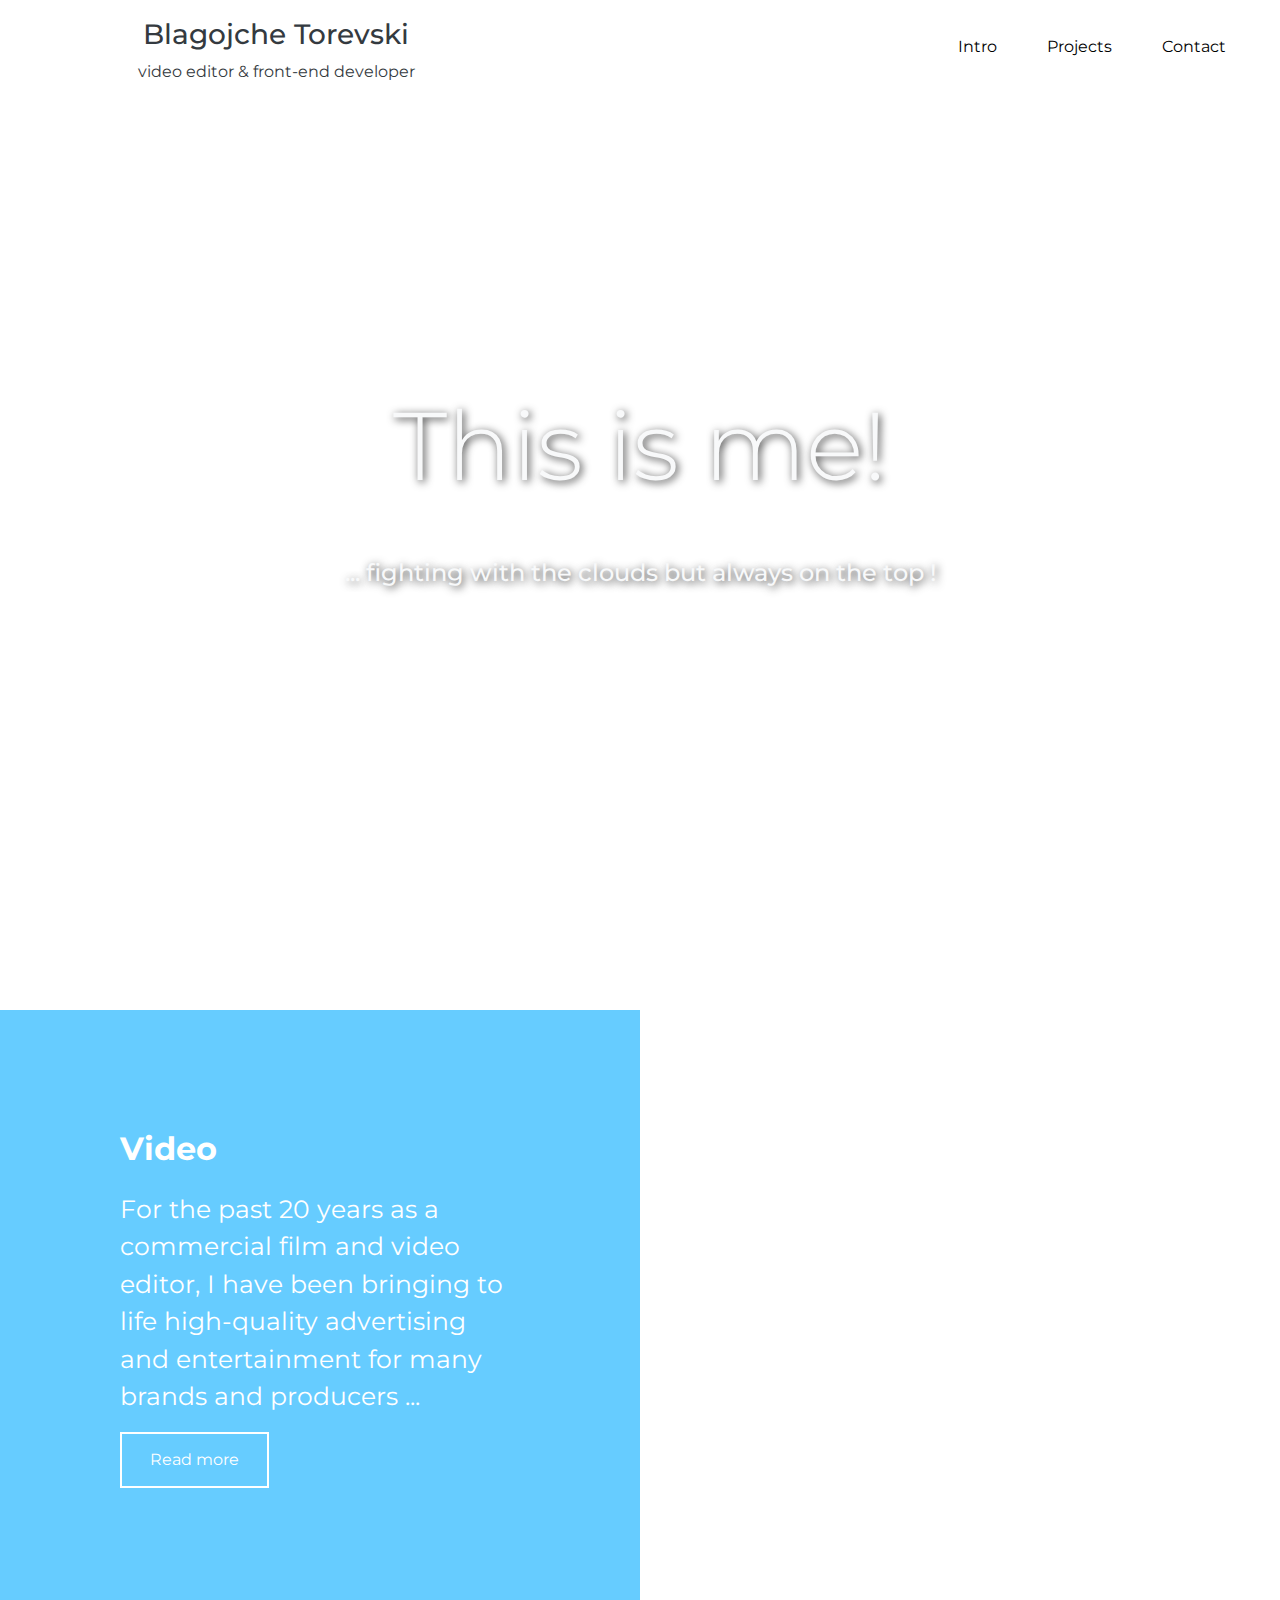
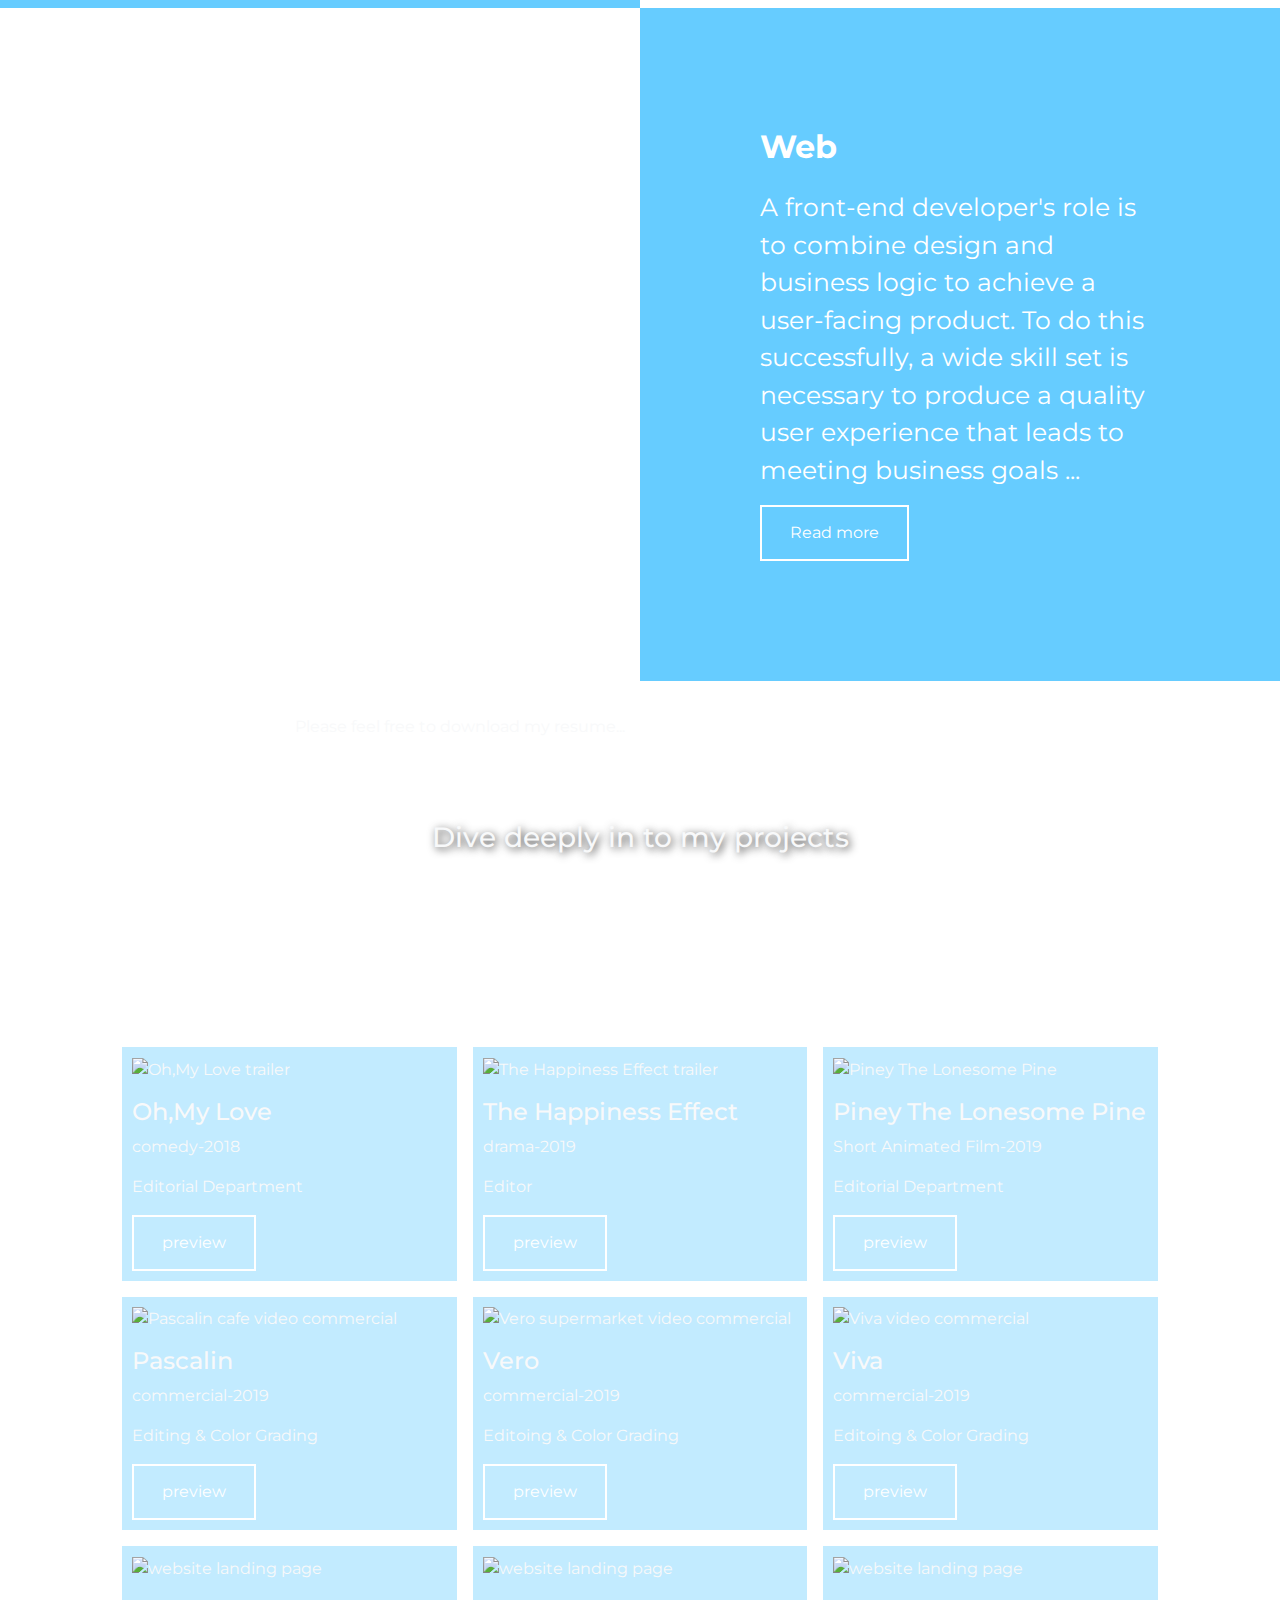
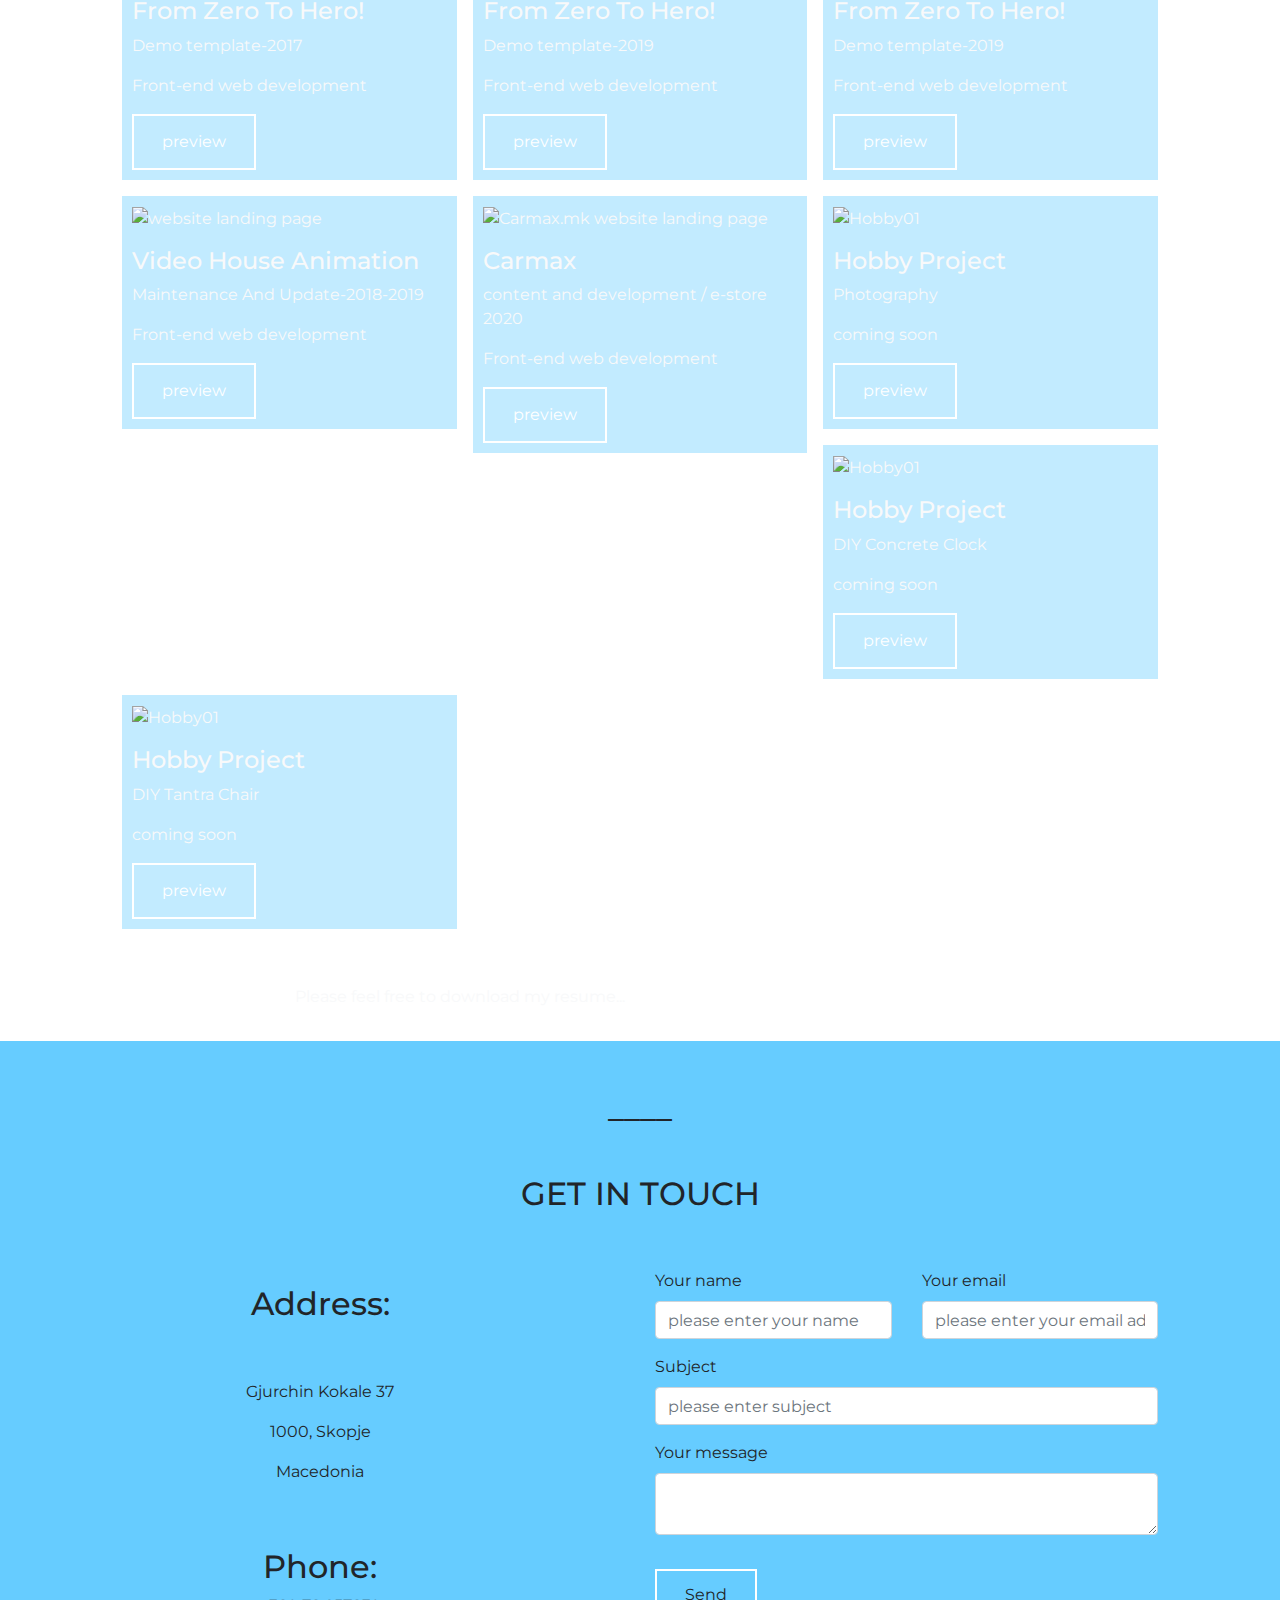
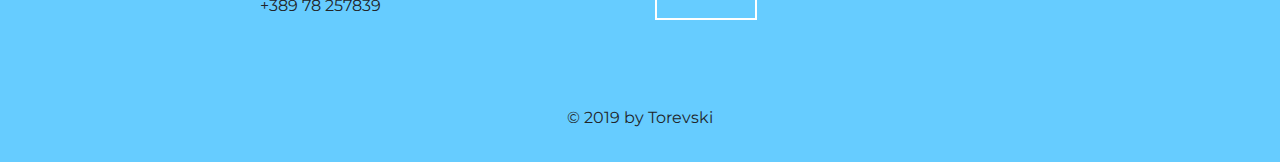
==== index.html @ 31a79390 "Commit public" ====
<!doctype html>
<html lang="en">

<head>
    <!-- Required meta tags -->
    <meta charset="utf-8">
    <meta name="viewport" content="width=device-width, initial-scale=1, shrink-to-fit=no">
    <!-- Bootstrap CSS -->
    <link rel="stylesheet" href="https://stackpath.bootstrapcdn.com/bootstrap/4.3.1/css/bootstrap.min.css" integrity="sha384-ggOyR0iXCbMQv3Xipma34MD+dH/1fQ784/j6cY/iJTQUOhcWr7x9JvoRxT2MZw1T" crossorigin="anonymous">
    <link rel="icon" href="images/favicon.ico" type="image/x-icon">
    <!-- css -->
    <link rel="stylesheet" type="text/css" href="css/style.css">
    <!-- fonts -->
    <link href="https://fonts.googleapis.com/css?family=Montserrat&display=swap" rel="stylesheet">
    <title>Torevski</title>
    <script src="https://kit.fontawesome.com/8749853b69.js" crossorigin="anonymous"></script>
</head>

<body>
    <div class="container-fluid">
        <!-- navbar start-->
        <div class="row navbar  ">
            <div class=" col-md-12 navbarElements">
                <div class="row navbarContent">
                    <div class="col-md-3 offset-md-1 col-sm-12 navbarName text-center text-dark">
                        <!-- <a href="#"> <img src="images/favicon-32x32.png" alt="logo"> </a> -->
                        <h3> Blagojche Torevski</h3>
                        <p> video editor & front-end developer</p>
                    </div>
                    <div class="col-md-4 offset-md-4 col-sm-12 navLinks ">
                        <ul class="text-center">
                            <li class="mx-2"> <a href="#introduction">Intro</a> </li>
                            <li class="mx-2"> <a href="#projects">Projects</a> </li>
                            <li class="mx-2"> <a href="#footer">Contact</a> </li>
                        </ul>
                    </div>
                    <div class="clear"></div>
                </div>
            </div>
        </div>
        <!-- navbar end-->
        <!-- main part start -->
        <div class="row firstSection " >
            <div class="col-md-12 firstSectionBkg">
                <div class="row firstSectionContent">
                    <div class=" text-center col-md-12 firstText ">
                        <h1 class="text-light display-1 py-5"> This is me!</h1>
                        <h4 class="text-light"> ... fighting with the clouds but always on the top !</h4>
                    </div>
                </div>
            </div>
        </div>
        <!-- main part end -->
        <!-- first devider start -->
        <div class="row devider">
            <div class="col-md-12">
                <p class="text-center text-light pt-4"> </p>
            </div>
        </div>
        <!-- first devider end -->
        <!--  introduction start -->
        <div id="#introduction" class="row introduction" >
            <div class="col-md-6  introPanel ipText ">
                <h2>Video</h2>
                <p> For the past 20 years as a commercial film and video editor, I have been bringing to life high-quality advertising and entertainment for many brands and producers <span id="dots">...</span></p>
                <div id="more">
                    <p>Throughout my career, I have focused on providing a large variety of clients with my unique technical and stylistic expertise, utilizing the latest editing and postproduction workflows.</p>
                </div>
                <button class="allBtn" onclick="moreFunction()" id="moreBtn">Read more</button>
            </div>
            <div class="col-md-6 videoBox introPanel ipBox">
            </div>
            <div class="col-md-6 webBox introPanel ipBox ">
            </div>
            <div class="col-md-6  introPanel ipText">
                <h2>Web</h2>
                <p> A front-end developer's role is to combine design and business logic to achieve a user-facing product. To do this successfully, a wide skill set is necessary to produce a quality user experience
                    that leads to meeting business goals
                    <span id="dots2">...</span></p>
                <div id="more2">
                    <p>With my experience I can:</p>
                    <ul>
                        <li>Create responsive websites that work on a wide range of devices;</li>
                        <li>Assist with production of clean and functional design;</li>
                        <li>Bridge communication gap between designers and developers;</li>
                        <li>Integrate your website into an easy to use content management system.</li>
                    </ul>
                </div>
                <button class="allBtn" onclick="moreFunction2()" id="moreBtn2">Read more</button>
            </div>
        </div>
        <!--  introduction end -->
        <!-- second devider start -->
        <div class="row devider">
            <div class="col-md-12">
                <p class="text-center text-light pt-4"> </p>
            </div>
        </div>
        
        <!-- second devider end -->
        <!-- resume start -->


        <div class="row portfolio py-3">
            <div class="col-md-6 text-right">
                
                <p class="text-light pt-3">Please feel free to download my resume... </p>
    
                
            </div>
            <div class="col-md-6 ">
                <a class="pl-2" href="https://drive.google.com/uc?export=download&id=1HXIdJffIi953byhU0uuxcJ4ROGG1BnDl"> <button class="btnTransparent" >download PDF</button> </a>
                
            </div>
            
            
        </div>
        <!-- resume end -->
        <!-- third devider start -->
        <div class="row devider">
            <div class="col-md-12">
                <p class="text-center text-light pt-4"> </p>
            </div>
        </div>
        
        <!-- third devider end -->
        <!-- part two start -->
        <div class="row secondSection" id="projects">
            <div class="col-md-12 secondSectionBkg">
                <div class="row secondSectionElements">
                    <div class="col-md-12">
                        <h3 class="text-light py-5 text-center"> Dive deeply in to my projects</h3>
                        <div id="myBtnContainer " class="text-center pt-5 pb-2">
                            <button class="btnTransparent" onclick="filterSelection('all')"> Show all</button>
                            <button class="btnTransparent" onclick="filterSelection('video')"> Video </button>
                            <button class="btnTransparent" onclick="filterSelection('web')"> www</button>
                            <button class="btnTransparent" onclick="filterSelection('hobby')"> Hobby</button>
                        </div>
                    </div>
                    <div class="col-md-10 offset-md-1">
                        <div class="rowNew text-light">
                            <div class="column video">
                                <div class="content">
                                    <img src="https://drive.google.com/uc?export=download&id=1uRYIGwSgPnTvwR349Cvnr7G7q4eK_NuJ" alt="Oh,My Love trailer" style="width:100%">
                                    <h4 class="pt-3">Oh,My Love</h4>
                                    <p>comedy-2018</p>
                                    <p>Editorial Department</p>
                                    <a href="https://youtu.be/kVGjmysoInU" target="_blank"> <button class="btnTransparent">preview</button> </a>
                                </div>
                            </div>
                            <div class="column video">
                                <div class="content">
                                    <img src="https://drive.google.com/uc?export=download&id=1iW-iU7TP6QmP4jzkt21EFSksG42llOTc" alt="The Happiness Effect trailer" style="width:100%">
                                    <h4 class="pt-3">The Happiness Effect</h4>
                                    <p>drama-2019</p>
                                    <p>Editor</p>
                                    <a href="https://youtu.be/WClO6aSabJU" target="_blank"> <button class="btnTransparent">preview</button> </a>
                                </div>
                            </div>
                            <div class="column video">
                                <div class="content">
                                    <img src="https://drive.google.com/uc?export=download&id=1JyhD2RxRefqITMfGqB3y0EenLKycTfvQ" alt="Piney The Lonesome Pine" style="width:100%">
                                    <h4 class="pt-3">Piney The Lonesome Pine</h4>
                                    <p>Short Animated Film-2019</p>
                                    <p>Editorial Department</p>
                                    <a href="https://youtu.be/jwRHtgwjY2I" target="_blank"> <button class="btnTransparent">preview</button> </a>
                                </div>
                            </div>
                            <div class="column video">
                                <div class="content">
                                    <img src="https://drive.google.com/uc?export=download&id=1i4FZbbxJGNy48ltnCR0QPOUdvDj8qWq-" alt="Pascalin cafe video commercial" style="width:100%">
                                    <h4 class="pt-3">Pascalin</h4>
                                    <p>commercial-2019</p>
                                    <p>Editing & Color Grading</p>
                                    <a href="https://youtu.be/I6ZlZxqQfR4" target="_blank"> <button class="btnTransparent">preview</button> </a>
                                </div>
                            </div>
                            <div class="column video">
                                <div class="content">
                                    <img src="https://drive.google.com/uc?export=download&id=1kBITgPSgNNedyqUJSK2RR0uEMSweHOg0" alt="Vero supermarket video commercial" style="width:100%">
                                    <h4 class="pt-3">Vero</h4>
                                    <p>commercial-2019</p>
                                    <p>Editoing & Color Grading</p>
                                    <a href="https://youtu.be/ZtWfjLLbYGE" target="_blank"> <button class="btnTransparent">preview</button> </a>
                                </div>
                            </div>
                            <div class="column video">
                                <div class="content">
                                    <img src="https://drive.google.com/uc?export=download&id=1KY1NzUkrbEis-RutffCi7ZVGm4iqSTCe" alt="Viva video commercial" style="width:100%">
                                    <h4 class="pt-3">Viva</h4>
                                    <p>commercial-2019</p>
                                    <p>Editoing & Color Grading</p>
                                    <a href="https://youtu.be/US8FtU3bnp8" target="_blank"> <button class="btnTransparent">preview</button> </a>
                                </div>
                            </div>
                            <div class="column web">
                                <div class="content">
                                    <img src="https://drive.google.com/uc?export=download&id=1VmawtCZEPtMvfxsLjnULXHsc9UNBHrgv" alt="website landing page" style="width:100%">
                                    <h4 class="pt-3">From Zero To Hero!</h4>
                                    <p>Demo template-2017</p>
                                    <p>Front-end web development</p>
                                    <a href="website_samples/bloom%20design/index0202.html" target="_blank"> <button class="btnTransparent">preview</button> </a>
                                </div>
                            </div>
                            <div class="column web">
                                <div class="content">
                                    <img src="https://drive.google.com/uc?export=download&id=11mt5jNUtGqBmes2OsEROT3VFvAbnwN40" alt="website landing page" style="width:100%">
                                    <h4 class="pt-3">From Zero To Hero!</h4>
                                    <p>Demo template-2019</p>
                                    <p>Front-end web development</p>
                                    <a href="website_samples/Ocean_Purple_design/index.html" target="_blank"> <button class="btnTransparent">preview</button> </a>
                                </div>
                            </div>
                            <div class="column web">
                                <div class="content">
                                    <img src="https://drive.google.com/uc?export=download&id=18O8v6SAacOI-t_zeJQrZRD5vgyvOrICR" alt="website landing page" style="width:100%">
                                    <h4 class="pt-3">From Zero To Hero!</h4>
                                    <p>Demo template-2019</p>
                                    <p>Front-end web development</p>
                                    <a href="website_samples/Studio_Template_Bootstrap/index.html" target="_blank"> <button class="btnTransparent">preview</button> </a>
                                </div>
                            </div>
                            <div class="column web">
                                <div class="content">
                                    <img src="https://drive.google.com/uc?export=download&id=1rmEtdsQcjYIF8yAUFGRXY_HJm9-FmOEY" alt=" website landing page" style="width:100%">
                                    <h4 class="pt-3">Video House Animation</h4>
                                    <p>Maintenance And Update-2018-2019</p>
                                    <p>Front-end web development</p>
                                    <a href="http://videohouse.mk/" target="_blank"> <button class="btnTransparent">preview</button> </a>
                                </div>
                            </div>


                            <div class="column web">
                                <div class="content">
                                    <img src="https://drive.google.com/uc?export=download&id=1E2HtNki5LAxHyFFkp6M5HwPxcPt6ZClu" alt="Carmax.mk website landing page" style="width:100%">
                                    <h4 class="pt-3">Carmax</h4>
                                    <p>content and development / e-store 2020</p>
                                    <p>Front-end web development</p>
                                    <a href="https://carmax.mk/" target="_blank"> <button class="btnTransparent">preview</button> </a>
                                </div>
                            </div>


                            <div class="column hobby">
                                <div class="content">
                                    <img src="https://drive.google.com/uc?export=download&id=1WCmBMaxyXffn6xAWHXBYPVVdtWYIh7fk" alt="Hobby01" style="width:100%">
                                    <h4 class="pt-3">Hobby Project</h4>
                                    <p>Photography</p>
                                    <p>coming soon</p>
                                    <a href="" target="_blank"> <button class="btnTransparent">preview</button> </a>
                                </div>
                            </div>
                            <div class="column hobby">
                                <div class="content">
                                    <img src="https://drive.google.com/uc?export=download&id=11ZMvqMWP9KGDcswybbYFXOdjH-PG4aho" alt="Hobby01" style="width:100%">
                                    <h4 class="pt-3">Hobby Project</h4>
                                    <p>DIY Concrete Clock</p>
                                    <p>coming soon</p>
                                    <a href="" target="_blank"> <button class="btnTransparent">preview</button> </a>
                                </div>
                            </div>
                            <div class="column hobby">
                                <div class="content">
                                    <img src="https://drive.google.com/uc?export=download&id=1dg8OBKmTZOPJrkixennQ3c9lbzD5N7Jc" alt="Hobby01" style="width:100%">
                                    <h4 class="pt-3">Hobby Project</h4>
                                    <p>DIY Tantra Chair</p>
                                    <p>coming soon</p>
                                    <a href="" target="_blank"> <button class="btnTransparent">preview</button> </a>
                                </div>
                            </div>
                        </div>
                    </div>
                </div>
            </div>
        </div>
        <!-- part two end -->
        <!-- resume start -->


        <div class="row portfolio py-3">
            <div class="col-md-6 text-right">
                
                <p class="text-light pt-3">Please feel free to download my resume... </p>
    
                
            </div>
            <div class="col-md-6 ">
                <a class="pl-2" href="https://drive.google.com/uc?export=download&id=1HXIdJffIi953byhU0uuxcJ4ROGG1BnDl"> <button class="btnTransparent" >download PDF</button> </a>
                
            </div>
            
            
        </div>
        <!-- resume end -->
        <!-- footer start -->
        <div class="row footer" id="footer">
            <div class="col-md-12 text-center">
                <h2 class="my-5"> ____ </h2>
                <h2 class="mb">GET IN TOUCH</h2>
            </div>
            <div class="col-md-6  text-center mt-3">
                <h2 class="mt-5">Address:</h2>
                <p class="pt-5">Gjurchin Kokale 37</p>
                <p>1000, Skopje</p>
                <p class="pb-5">Macedonia</p>
                <h2>Phone:</h2>
                <p class="">+389 78 257839</p>
                <div class="footerSoc">
                    <a href="https://www.linkedin.com/in/blagojatorevski/" target="_blank"><i class="fab p-1 fa-2x fa-linkedin-in"></i></a>
                    <a href="https://www.imdb.com/name/nm11297270/?ref_=fn_al_nm_3"><i class="fab p-1 fa-2x fa-imdb"></i></a>
                    <a href="https://www.youtube.com/channel/UCTRrmjoVDVsxiAS2G0nTtJg"><i class="fab p-1 fa-2x fa-youtube"></i></a>
                    <a href="https://www.facebook.com/blagoja.torevski"><i class="fab p-2 fa-2x fa-facebook-f"></i></a>
                    <a href="https://twitter.com/Torevski"><i class="fab p-1 fa-2x fa-twitter"></i></a>
                    <a href="https://join.skype.com/invite/AXcDZiJEU0ci"><i class="fab p-1 fa-2x fa-skype"></i></a>
                </div>
            </div>
            <div class="col-md-5 mt-5">
                <form id="contact-form" name="contact-form" action="mail.php" method="POST">
                    <!--Grid row-->
                    <div class="row">
                        <!--Grid column-->
                        <div class="col-md-6">
                            <div class="md-form mb-0">
                                <label for="name" class="">Your name</label>
                                <input type="text" id="name" name="name" class="form-control" placeholder="please enter your name">
                            </div>
                        </div>
                        <!--Grid column-->
                        <!--Grid column-->
                        <div class="col-md-6">
                            <div class="md-form mb-0 ">
                                <label for="email" class="">Your email</label>
                                <input type="text" id="email" name="email" class="form-control" placeholder="please enter your email address">
                            </div>
                        </div>
                        <!--Grid column-->
                    </div>
                    <!--Grid row-->
                    <!--Grid row-->
                    <div class="row">
                        <div class="col-md-12">
                            <div class="md-form my-3">
                                <label for="subject" class="">Subject</label>
                                <input type="text" id="subject" name="subject" class="form-control" placeholder="please enter subject">
                            </div>
                        </div>
                    </div>
                    <!--Grid row-->
                    <!--Grid row-->
                    <div class="row">
                        <!--Grid column-->
                        <div class="col-md-12">
                            <div class="md-form">
                                <label for="message">Your message</label>
                                <textarea type="text" id="message" name="message" rows="2" class="form-control md-textarea"></textarea>
                            </div>
                        </div>
                    </div>
                    <!--Grid row-->
                </form>
                <div class="text-center text-md-left my-5">
                    <a class="allBtn" onclick="document.getElementById('contact-form').submit();">Send</a>
                </div>
            </div>
            <div class="col-md-12 text-center mt-5 mb-3">
                <p> &copy 2019 by Torevski </p>
            </div>
        </div>
        <!-- footer end -->
    </div>
    <!-- Optional JavaScript -->
    <script src="js/main.js" type="text/javascript" charset="utf-8" async defer></script>
    <!-- jQuery first, then Popper.js, then Bootstrap JS -->
    <script src="https://code.jquery.com/jquery-3.3.1.slim.min.js" integrity="sha384-q8i/X+965DzO0rT7abK41JStQIAqVgRVzpbzo5smXKp4YfRvH+8abtTE1Pi6jizo" crossorigin="anonymous"></script>
    <script src="https://cdnjs.cloudflare.com/ajax/libs/popper.js/1.14.7/umd/popper.min.js" integrity="sha384-UO2eT0CpHqdSJQ6hJty5KVphtPhzWj9WO1clHTMGa3JDZwrnQq4sF86dIHNDz0W1" crossorigin="anonymous"></script>
    <script src="https://stackpath.bootstrapcdn.com/bootstrap/4.3.1/js/bootstrap.min.js" integrity="sha384-JjSmVgyd0p3pXB1rRibZUAYoIIy6OrQ6VrjIEaFf/nJGzIxFDsf4x0xIM+B07jRM" crossorigin="anonymous"></script>
</body>

</html>
---- css/style.css ----
body{
  height: 100%;
  margin: 0;
  font-family: 'Montserrat', sans-serif;
}
.navbar{
	background-color:rgba(255, 255, 255, 0.9);

}
.navLinks li{
	
	font-family: 'Montserrat', sans-serif;
	color: black;
	text-decoration: none;
	display: inline-block;
	padding-left: 15px;
	padding-right: 15px;
	/* border:solid 1px red; */

}
a{
	text-decoration: none;
	color: black;

}
a:hover{
	opacity: 0.5;
	text-decoration: none;
}


.navLinks ul{
	float: right;
	padding-top: 27px;
}
.navbarName{
	font-family: 'Montserrat', sans-serif;
	padding-top: 10px;
}

.clear{
	clear: both;
}
.firstSectionBkg{
	width: 100vw;
	height: 100vh;
	background-image: url("https://drive.google.com/uc?export=download&id=1JUXaCx794Jiscw6f0sVQweYMrVvt-gnX");
	/* background-attachment: fixed; */
	background-size: cover;
	background-repeat: no-repeat;
	background-position: center;

}
.firstSection{
	position: relative;
}
.firstSectionContent{
	position: absolute;
    margin: 0;
    top: 40%;
    left: 50%;
    margin-right: -50%;
    transform: translate(-50%, -50%);
}
.firstText{
	font-family: 'Montserrat', sans-serif;
	text-shadow: 2px 2px 8px rgba(0, 0, 0, 0.8);
}
.devider{
	
	background-color: white;
	width: auto;
	height: 2px;
	/* background-image: url("https://drive.google.com/uc?export=download&id=1kk2J-Hk1cfs6k56wvQCcqdgOhlmSlBvR");
	background-size: cover;
	background-repeat: no-repeat;
	background-position: center;
	background-attachment: fixed; */
	
    
	
}
.secondSectionBkg{
	width: 100vw;
	min-height: 100vh;
	max-height:auto;
	background-image: url("https://drive.google.com/uc?export=download&id=1eNm7L6tgs55-Bza9hdolxYhmknXOh2VZ");
	background-size: cover;
	background-repeat: no-repeat;
	background-position: center;
	background-attachment: fixed;

}

div .introduction{

} 
.videoBox{
	background-image: url("https://drive.google.com/uc?export=download&id=1SP_a3H4NFqnRNsWJ5bVkw9M7HtN-QDgX"); 
	background-size: cover;
	background-repeat: no-repeat;
	background-position: center;
}
.webBox{
	background-image: url("https://drive.google.com/uc?export=download&id=1y8jPAEsYmV6aOoHxR0bNi9nPDaEpKDVf");
	background-size: cover;
	background-repeat: no-repeat;
	background-position: center;
	
}

.ipText{
	color:white;
	
	padding: 120px;
	background-color: rgb(102, 204, 255);
}
.ipText h2{
	font-weight: bold;
	padding-bottom: 15px

	
}
.ipText p {
	font-size: 25px;

}
.ipText li {
	font-size: 25px;

}

.ipBox{

}
.introPanel{
	

}
#more,  #more2 {
	display: none;
}
.portfolio{
	background-color: white;
	width: auto;
	height: auto;
	background-image: url("https://drive.google.com/uc?export=download&id=1kk2J-Hk1cfs6k56wvQCcqdgOhlmSlBvR");
	background-size: cover;
	background-repeat: no-repeat;
	background-position: center;
	background-attachment: fixed;
}
/* Style the buttons */
.allBtn{
	background-color:rgb(102, 204, 255);
	border: 2px solid white;
  
  color: white;
  padding: 14px 28px;
  font-size: 16px;
  cursor: pointer;
  text-decoration: none;

}
.btnTransparent{
	background-color:rgba(102, 204, 255, 0);
	border: 2px solid white;
  
  color: white;
  padding: 14px 28px;
  font-size: 16px;
  cursor: pointer;
  text-decoration: none;

}
.btnTransparent:hover{
	background-color: white ;
  color: rgb(102, 204, 255) ;
}

.allBtn:hover{
	background-color: white ;
  color: rgb(102, 204, 255);
  

}


/* div .introduction{

}
div.box{
	
	box-shadow: 0 4px 8px 0 rgba(0, 0, 0, 0.1), 0 6px 20px 0 rgba(102, 204, 255, 0.5);
	padding-top: 20px;
	margin-top: 50px;
	margin-bottom: 50px;
	
} */
/* .bkg-picture{
	
	background-image: url("https://drive.google.com/uc?export=download&id=1ycsMjFq2-y5Gb3wQZQ3amUv_ikj5JIv5"); ;
	background-size: cover;
	background-repeat: no-repeat;
	background-position: center;
	background-attachment: fixed;
	width: 100vw;
max-height:auto;
} */





/* portfolio css */
* {
  box-sizing: border-box;
}



/* Center website */
.main {
  max-width: 1000px;
  margin: auto;
}

.secondSectionBkg h1 {
  font-size: 50px;
  word-break: break-all;
}

.rowNew {
  margin: 8px -16px;

}

/* Add padding BETWEEN each column (if you want) */
.rowNew,
.rowNew > .column {
  padding: 8px;
}

/* Create three equal columns that floats next to each other */
.column {
  float: left;
  width: 33.33%;
  display: none; /* Hide columns by default */
}

/* Clear floats after rows */
.rowNew:after {
  content: "";
  display: table;
  clear: both;
}

/* Content */
.content {
  background-color: rgba(102, 204, 255, 0.4);
  padding: 10px;
}

/* The "show" class is added to the filtered elements */
.show {
  display: block;
}






/* Add a dark background color to the active button */


.secondSectionElements h3{
	font-family: 'Montserrat', sans-serif;
	text-shadow: 2px 2px 8px rgba(0, 0, 0, 0.8);

}



.footer{
	background-color: #6cff;
}
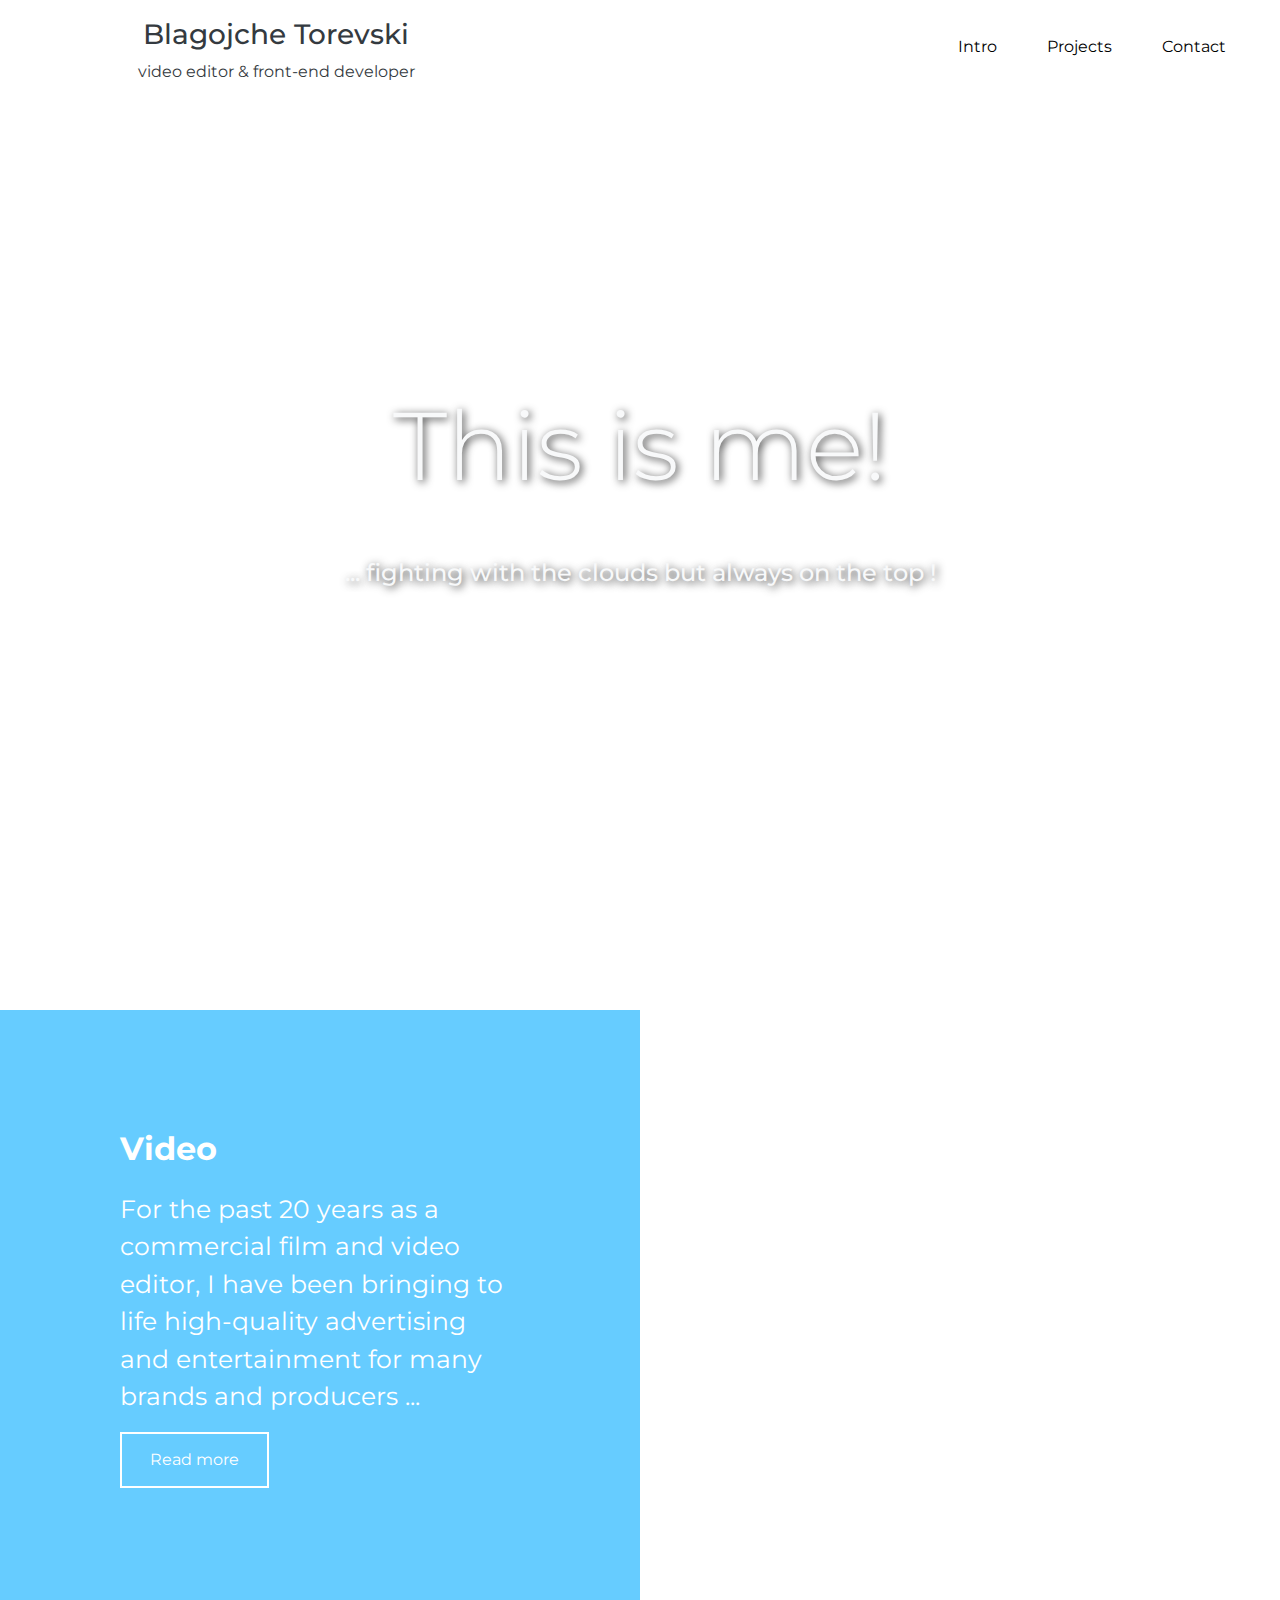
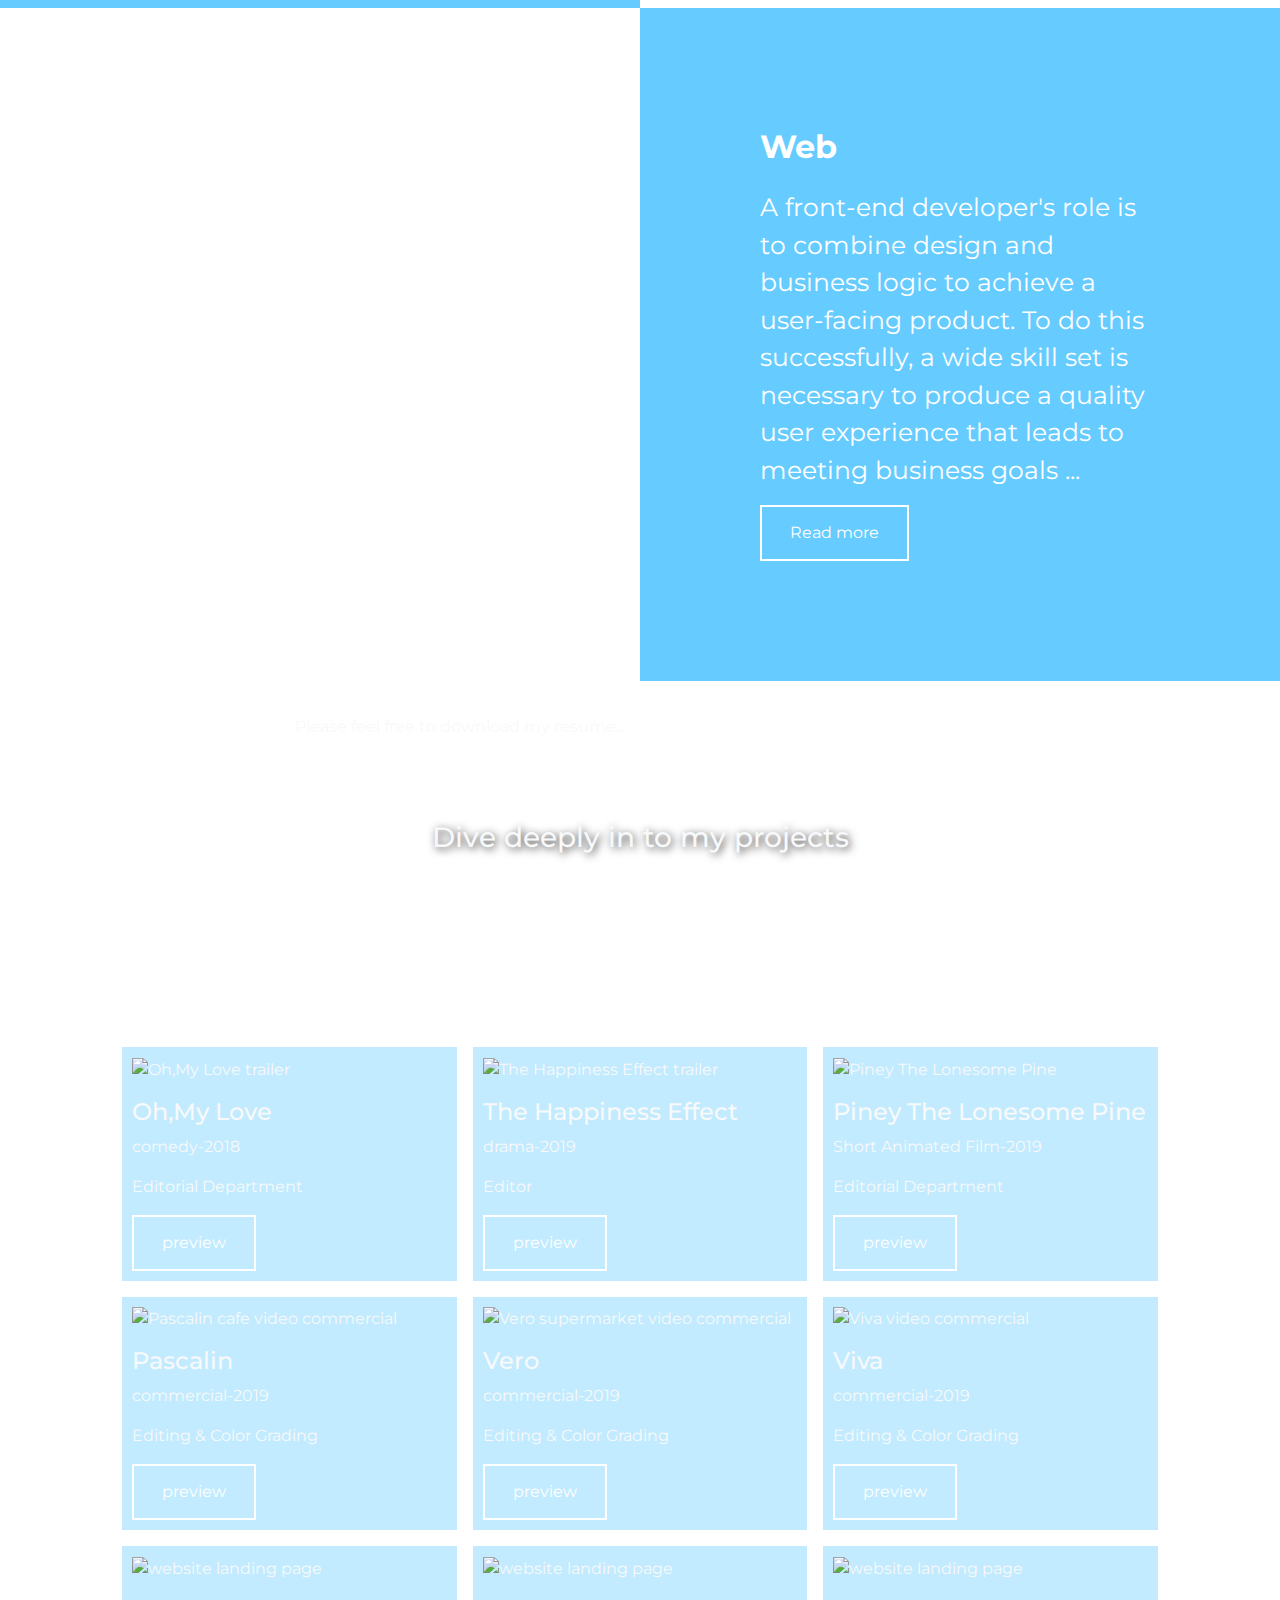
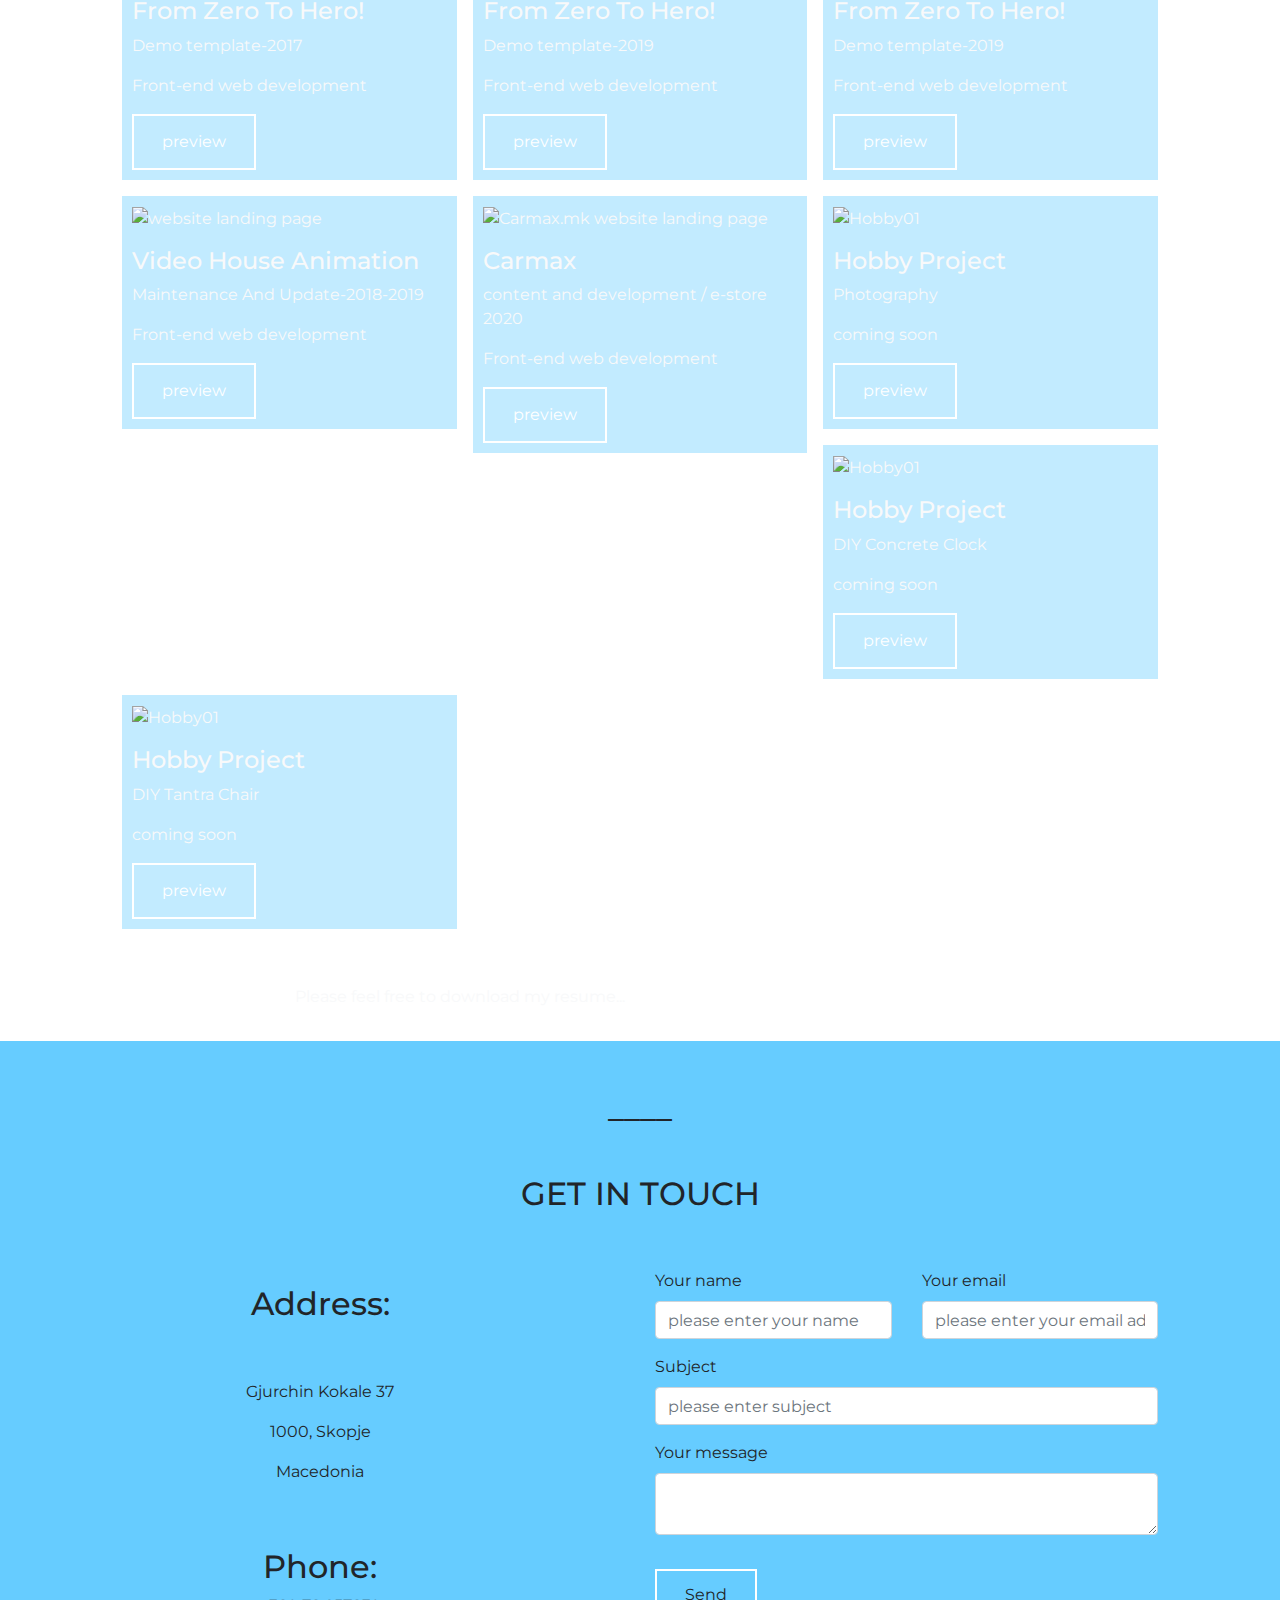
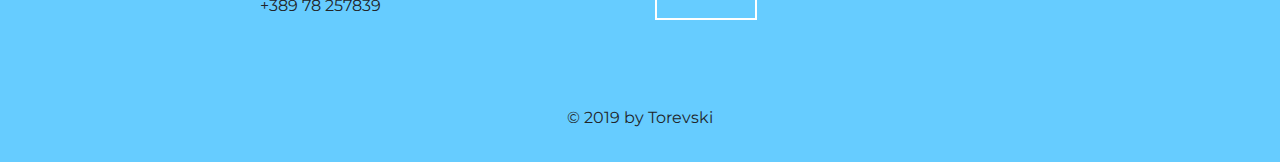
==== commit d539ef0d: "Update index.html" ====
--- a/index.html
+++ b/index.html
@@ -109,7 +109,7 @@
                 
             </div>
             <div class="col-md-6 ">
-                <a class="pl-2" href="https://drive.google.com/uc?export=download&id=1HXIdJffIi953byhU0uuxcJ4ROGG1BnDl"> <button class="btnTransparent" >download PDF</button> </a>
+                <a class="pl-2" href="https://drive.google.com/uc?export=download&id=1GnNZCs4UVqG0n81ZeF2Q4iIoM7QRUyzg"> <button class="btnTransparent" >download PDF</button> </a>
                 
             </div>
             
@@ -180,7 +180,7 @@
                                     <img src="https://drive.google.com/uc?export=download&id=1kBITgPSgNNedyqUJSK2RR0uEMSweHOg0" alt="Vero supermarket video commercial" style="width:100%">
                                     <h4 class="pt-3">Vero</h4>
                                     <p>commercial-2019</p>
-                                    <p>Editoing & Color Grading</p>
+                                    <p>Editing & Color Grading</p>
                                     <a href="https://youtu.be/ZtWfjLLbYGE" target="_blank"> <button class="btnTransparent">preview</button> </a>
                                 </div>
                             </div>
@@ -189,7 +189,7 @@
                                     <img src="https://drive.google.com/uc?export=download&id=1KY1NzUkrbEis-RutffCi7ZVGm4iqSTCe" alt="Viva video commercial" style="width:100%">
                                     <h4 class="pt-3">Viva</h4>
                                     <p>commercial-2019</p>
-                                    <p>Editoing & Color Grading</p>
+                                    <p>Editing & Color Grading</p>
                                     <a href="https://youtu.be/US8FtU3bnp8" target="_blank"> <button class="btnTransparent">preview</button> </a>
                                 </div>
                             </div>
@@ -286,7 +286,7 @@
                 
             </div>
             <div class="col-md-6 ">
-                <a class="pl-2" href="https://drive.google.com/uc?export=download&id=1HXIdJffIi953byhU0uuxcJ4ROGG1BnDl"> <button class="btnTransparent" >download PDF</button> </a>
+                <a class="pl-2" href="https://drive.google.com/uc?export=download&id=1GnNZCs4UVqG0n81ZeF2Q4iIoM7QRUyzg"> <button class="btnTransparent" >download PDF</button> </a>
                 
             </div>
             
@@ -377,4 +377,4 @@
     <script src="https://stackpath.bootstrapcdn.com/bootstrap/4.3.1/js/bootstrap.min.js" integrity="sha384-JjSmVgyd0p3pXB1rRibZUAYoIIy6OrQ6VrjIEaFf/nJGzIxFDsf4x0xIM+B07jRM" crossorigin="anonymous"></script>
 </body>
 
-</html>+</html>
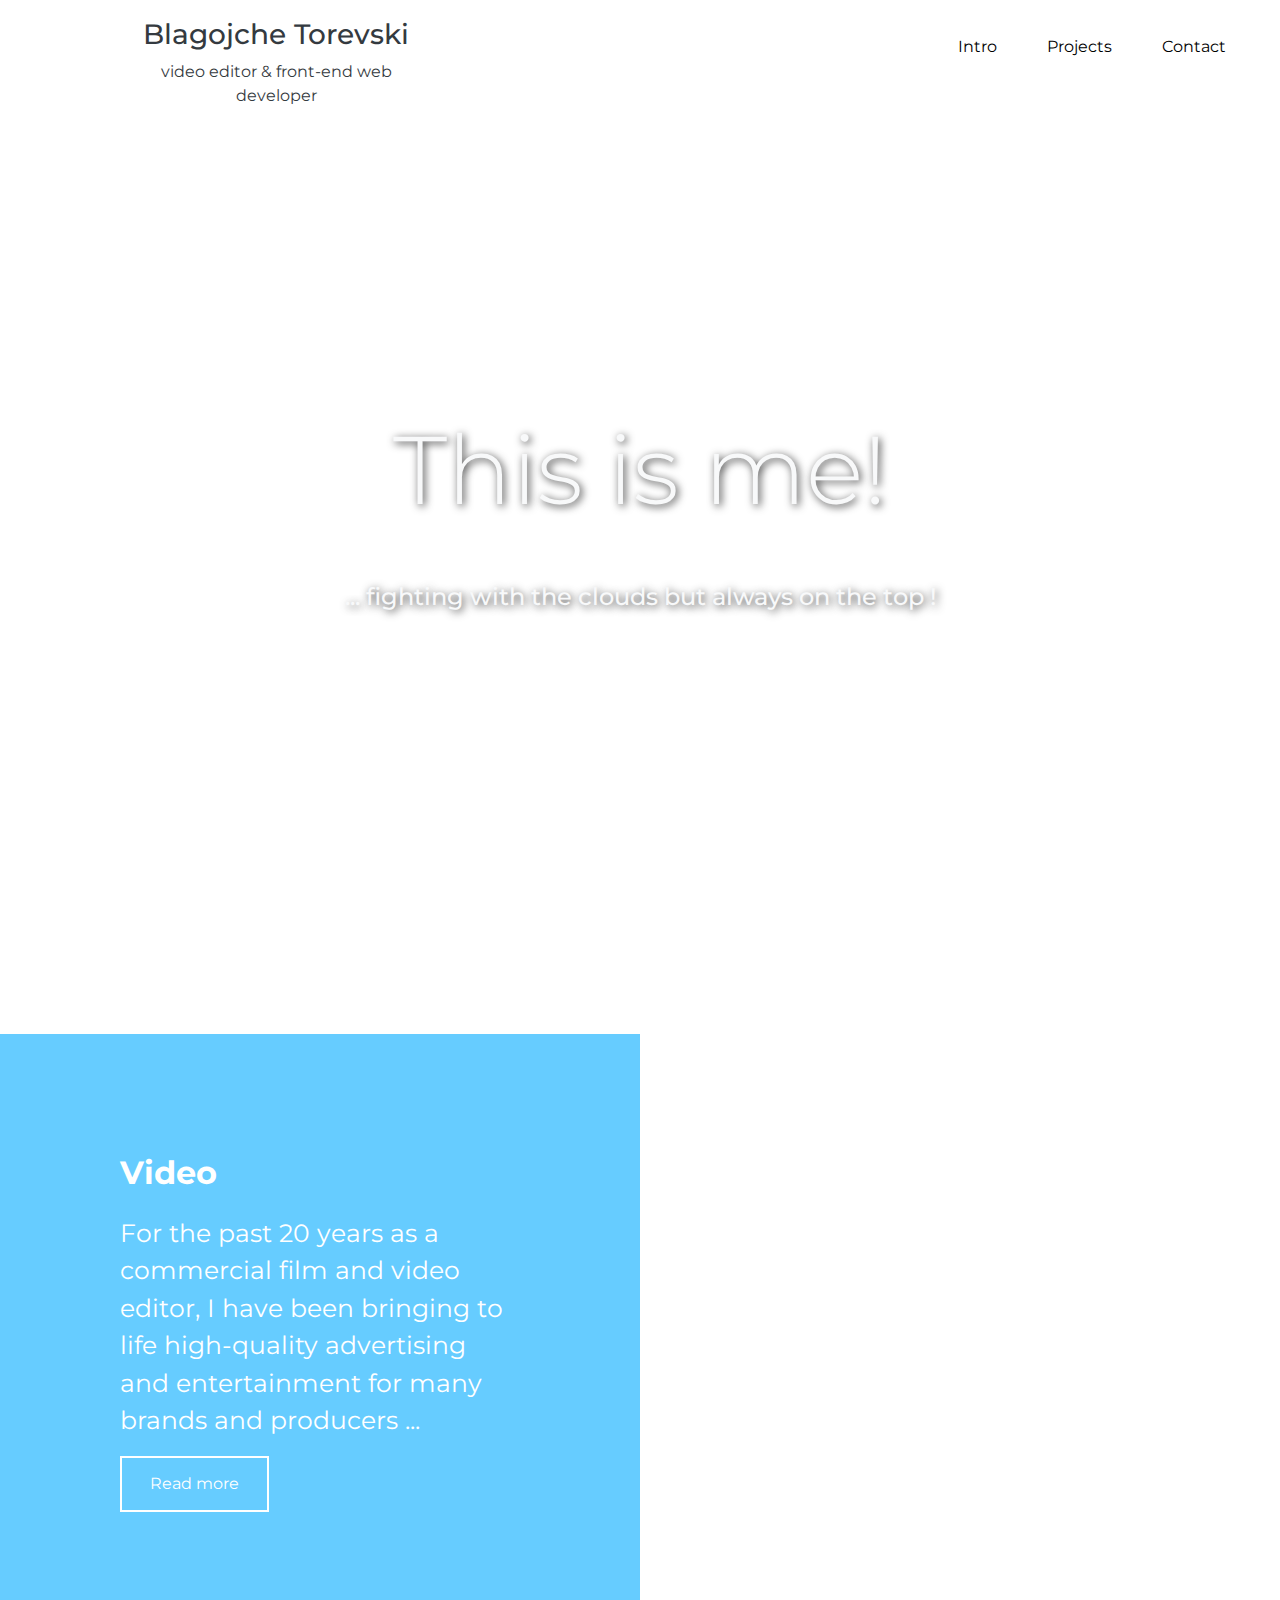
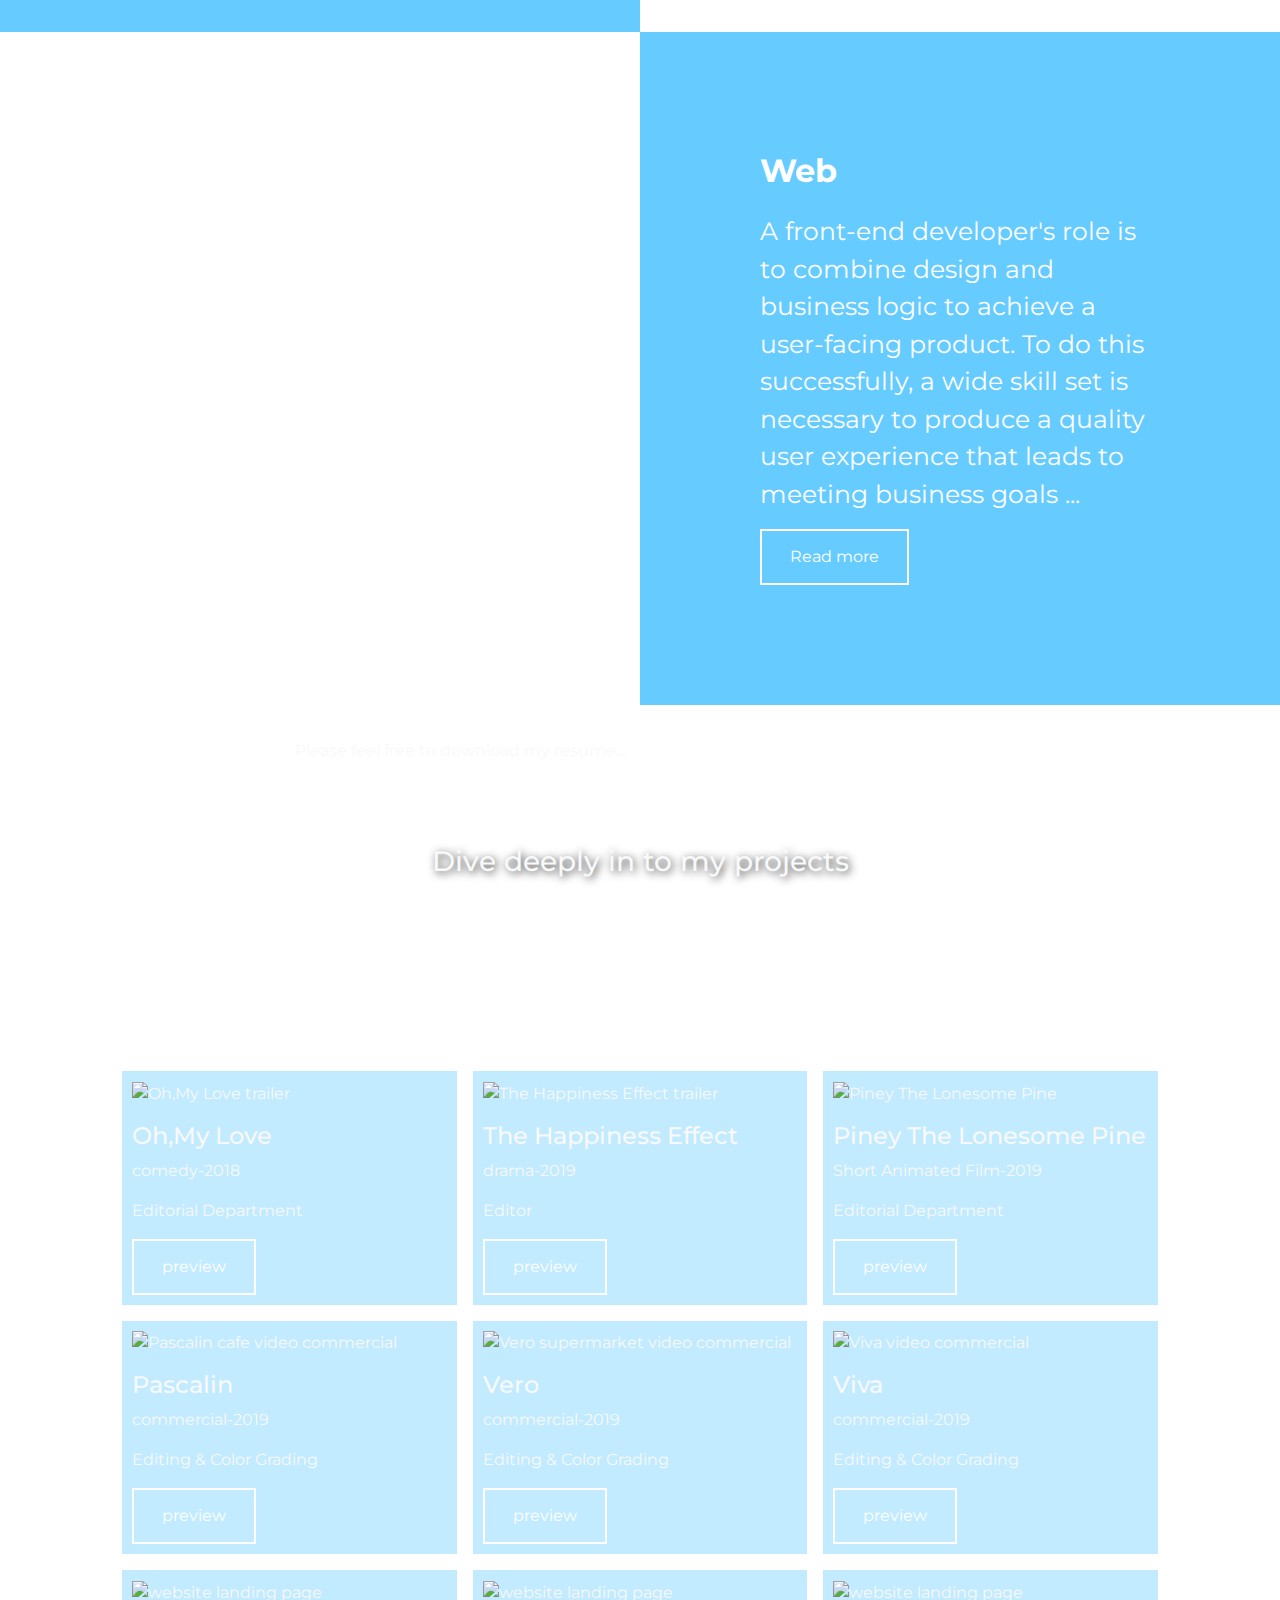
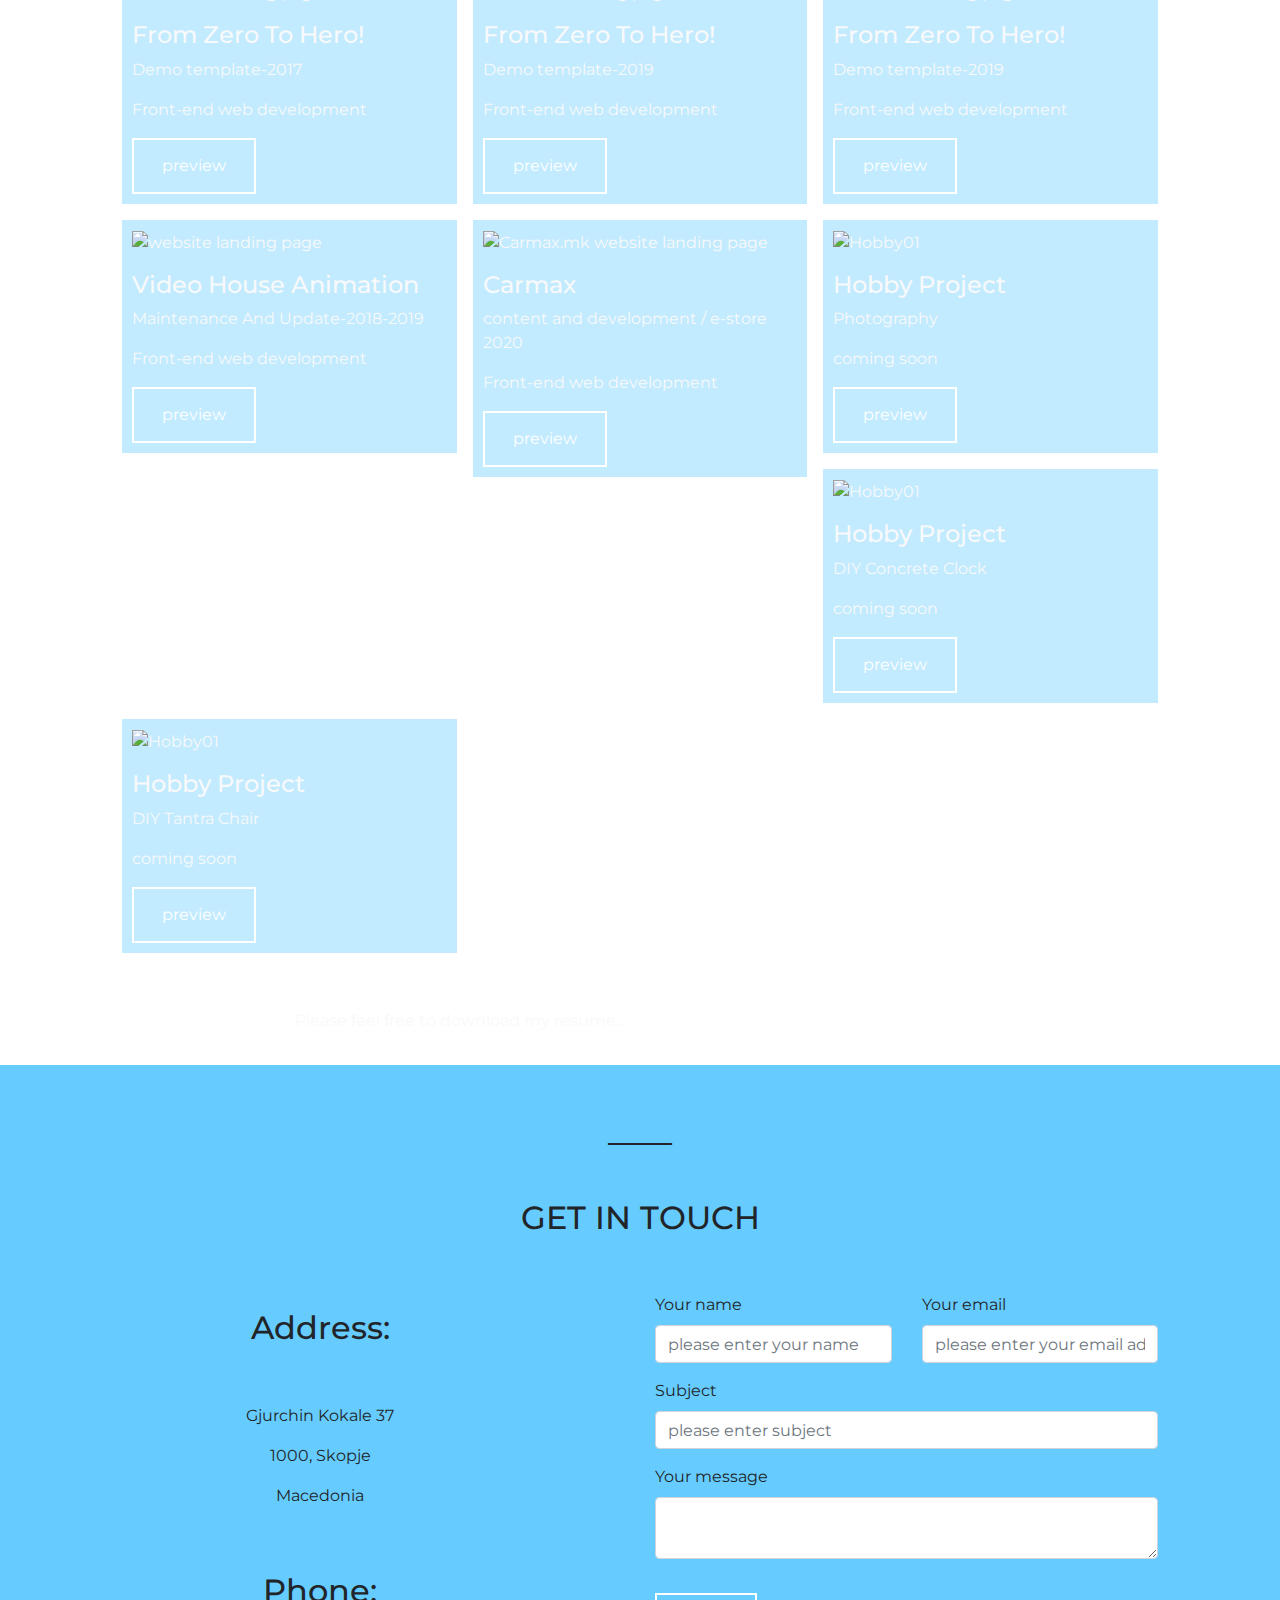
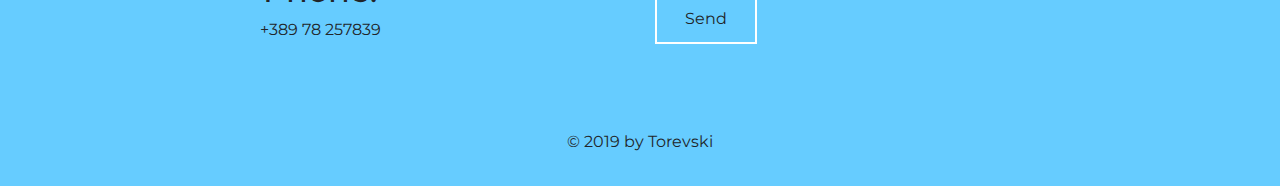
==== commit 367f8465: "typo corrections" ====
--- a/index.html
+++ b/index.html
@@ -25,7 +25,7 @@
                     <div class="col-md-3 offset-md-1 col-sm-12 navbarName text-center text-dark">
                         <!-- <a href="#"> <img src="images/favicon-32x32.png" alt="logo"> </a> -->
                         <h3> Blagojche Torevski</h3>
-                        <p> video editor & front-end developer</p>
+                        <p> video editor & front-end web developer</p>
                     </div>
                     <div class="col-md-4 offset-md-4 col-sm-12 navLinks ">
                         <ul class="text-center">
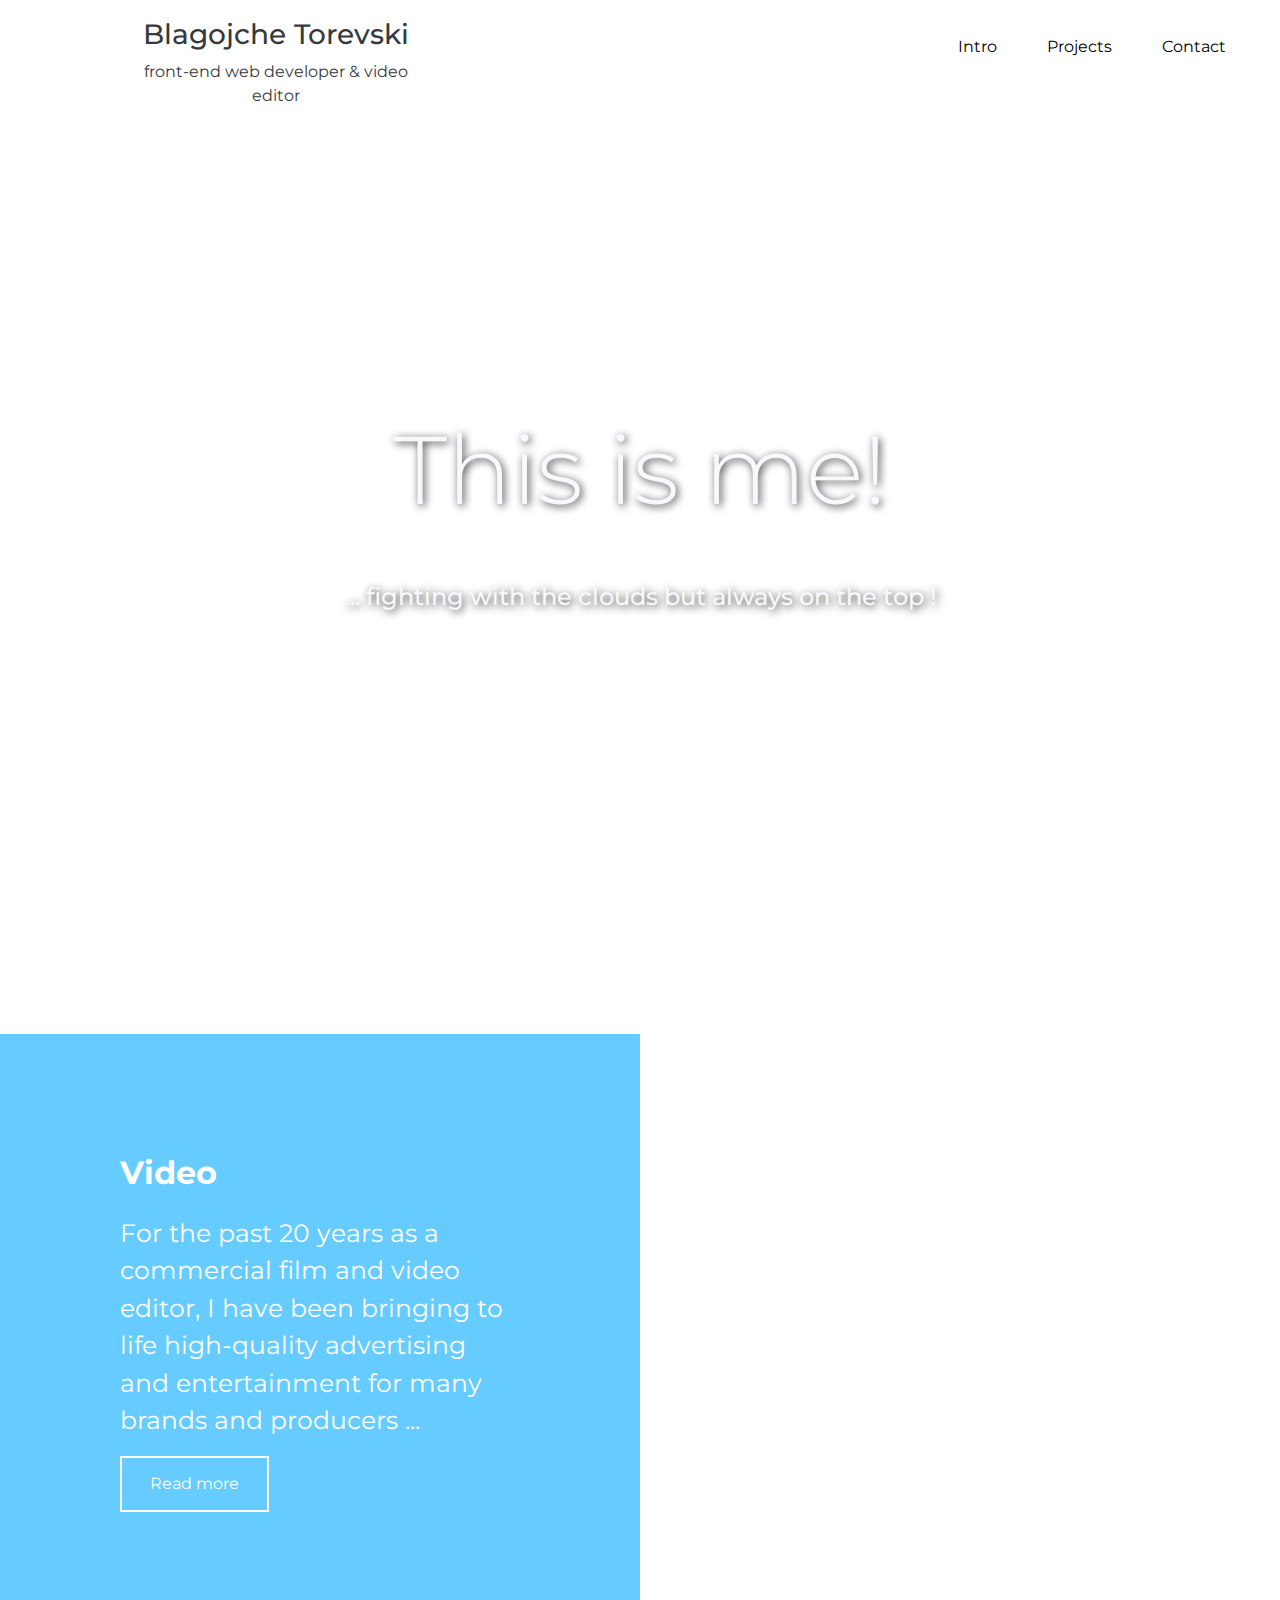
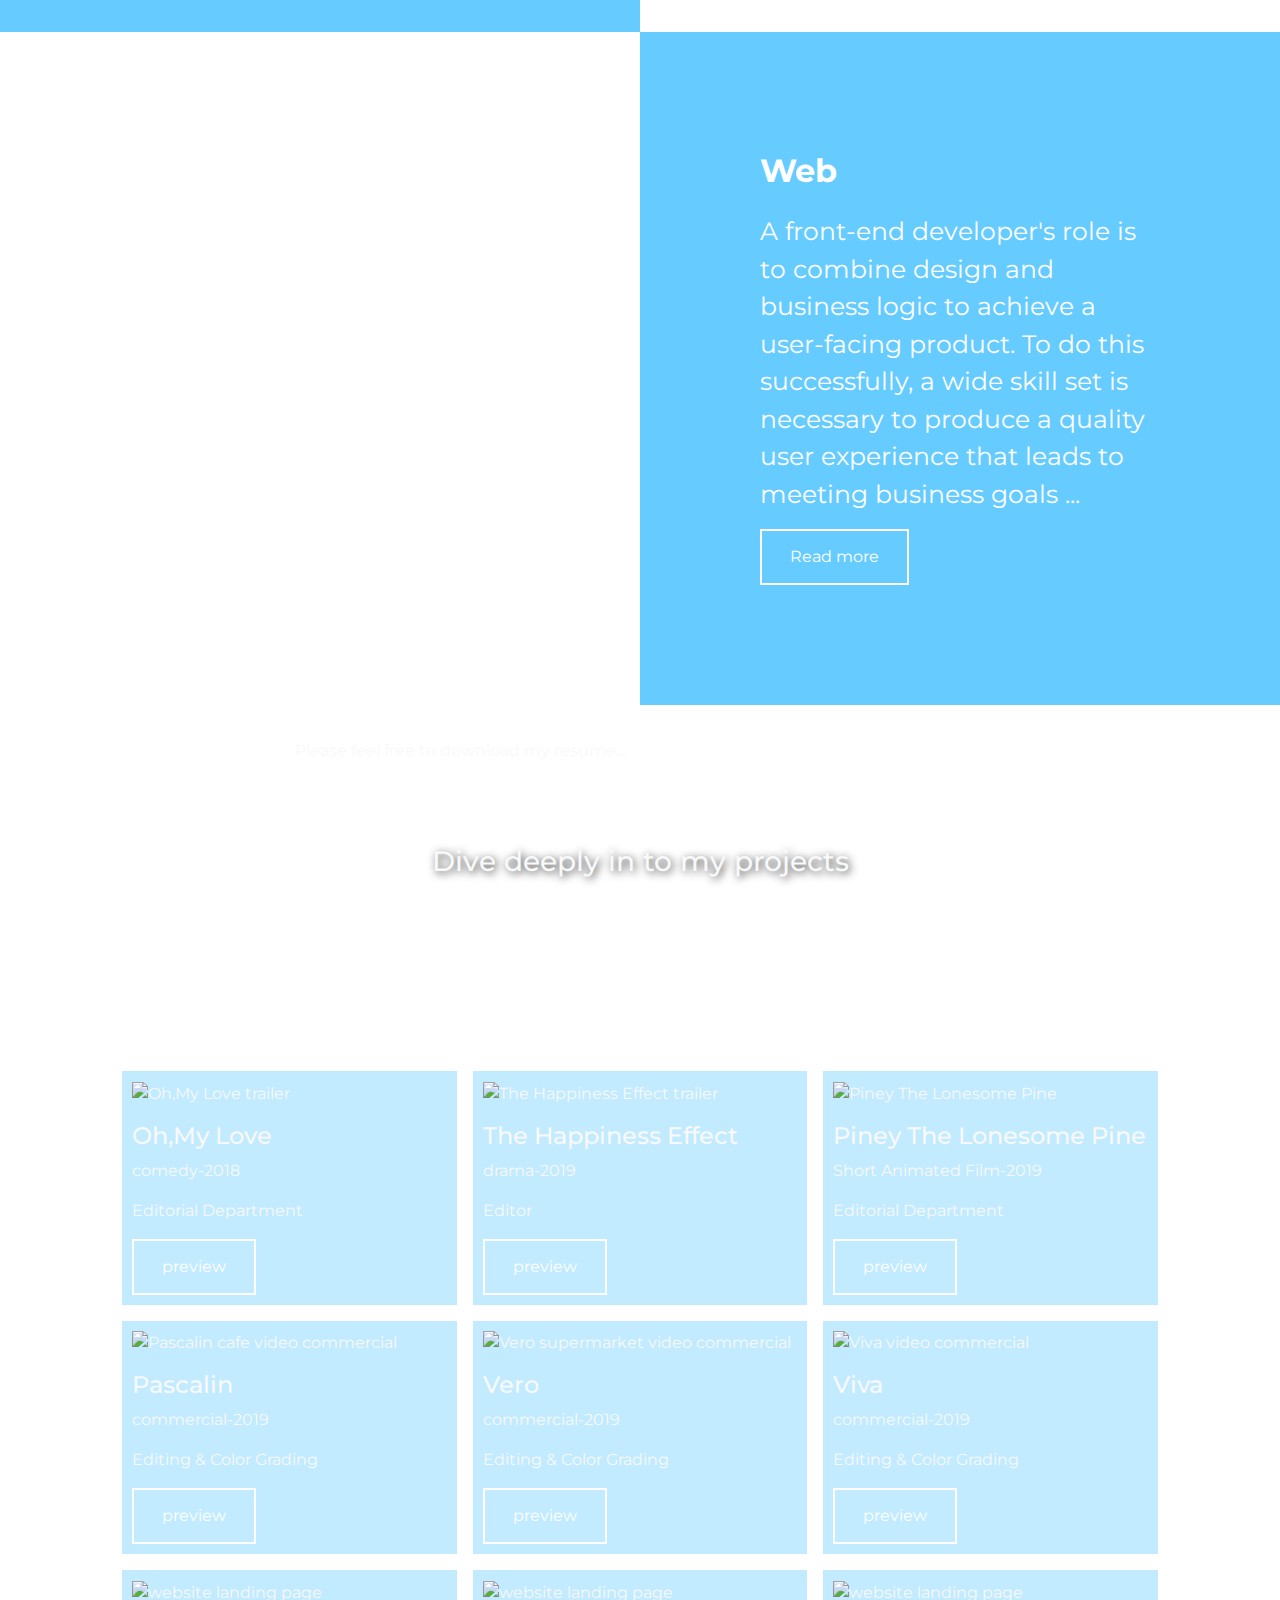
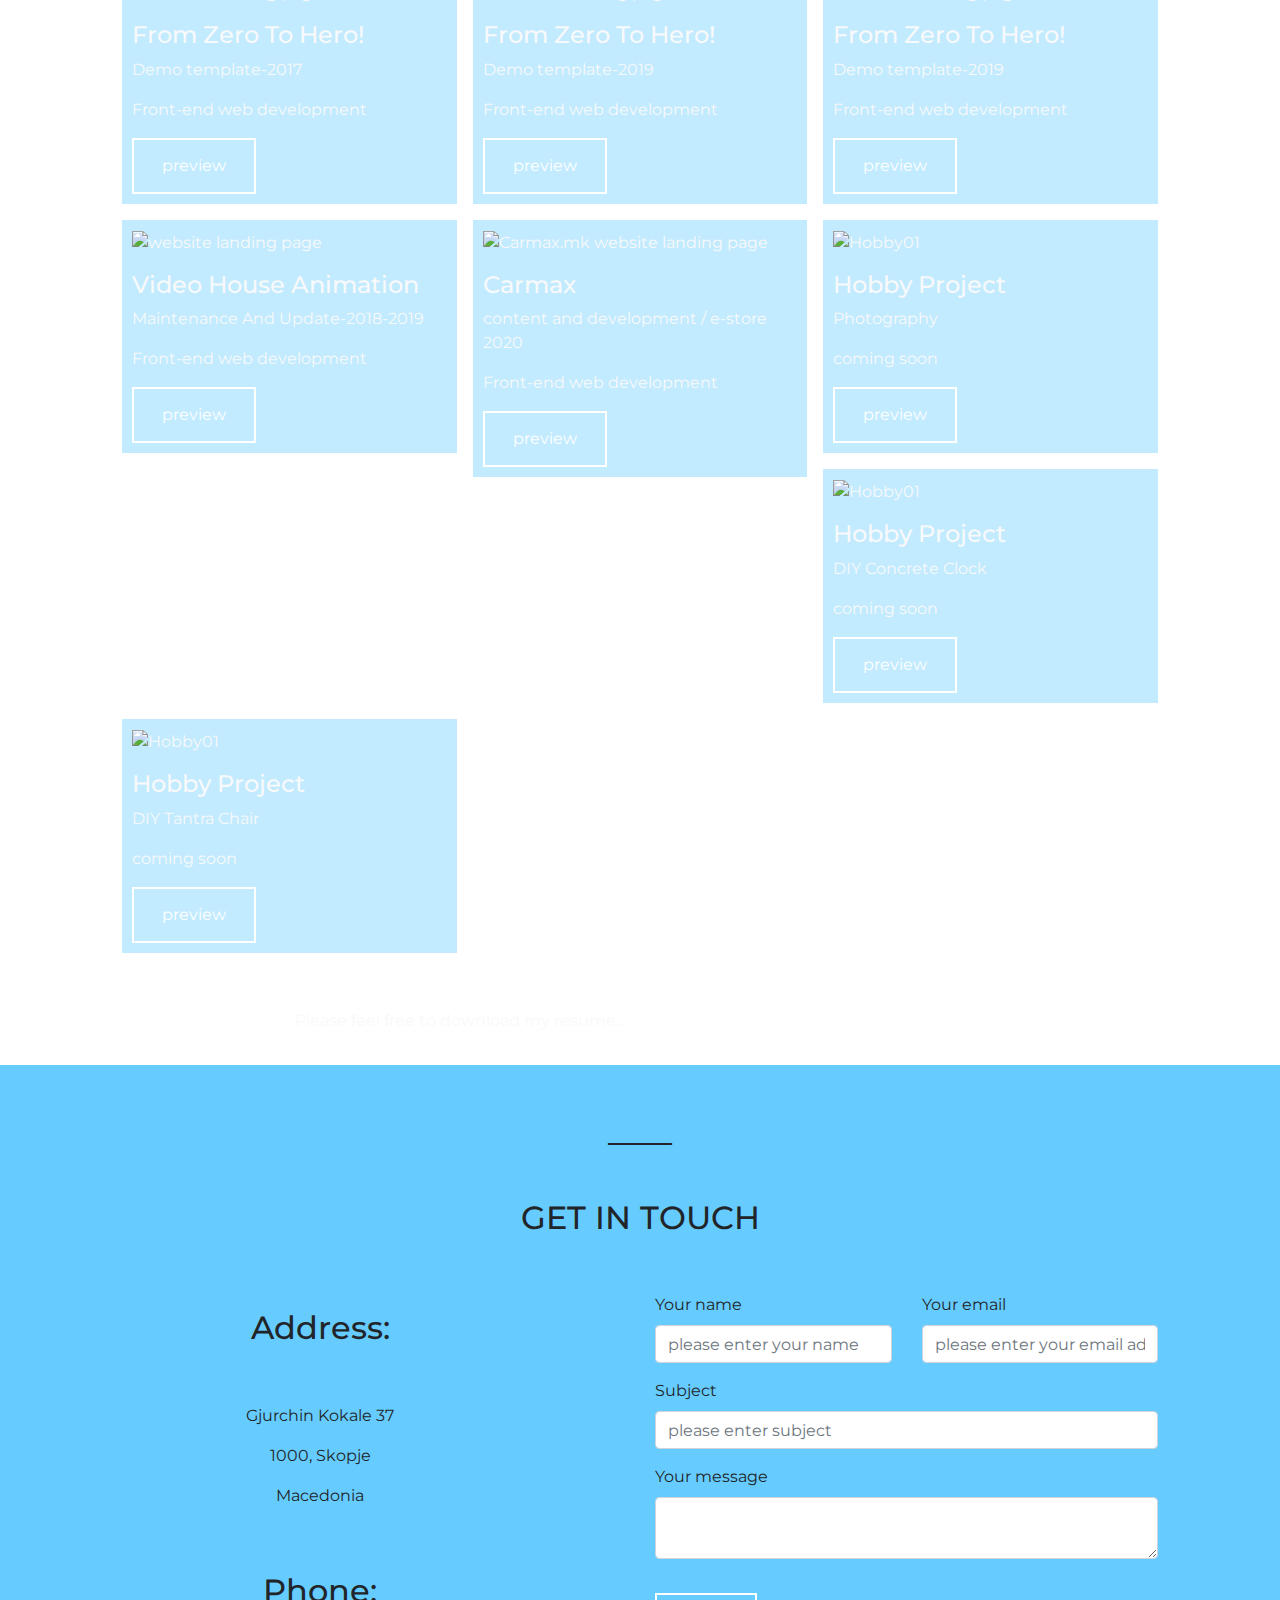
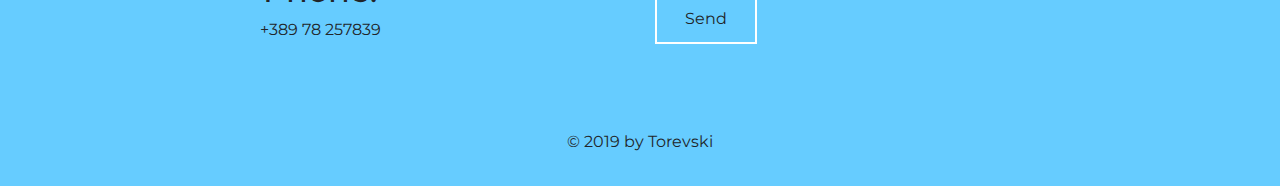
==== commit b30d4dd7: "Update index.html" ====
--- a/index.html
+++ b/index.html
@@ -25,7 +25,7 @@
                     <div class="col-md-3 offset-md-1 col-sm-12 navbarName text-center text-dark">
                         <!-- <a href="#"> <img src="images/favicon-32x32.png" alt="logo"> </a> -->
                         <h3> Blagojche Torevski</h3>
-                        <p> video editor & front-end web developer</p>
+                        <p>front-end web developer & video editor</p>
                     </div>
                     <div class="col-md-4 offset-md-4 col-sm-12 navLinks ">
                         <ul class="text-center">
@@ -109,7 +109,7 @@
                 
             </div>
             <div class="col-md-6 ">
-                <a class="pl-2" href="https://drive.google.com/uc?export=download&id=1GnNZCs4UVqG0n81ZeF2Q4iIoM7QRUyzg"> <button class="btnTransparent" >download PDF</button> </a>
+                <a class="pl-2" href="https://drive.google.com/uc?export=download&id=1wLD8Xl2NQn4skaUn5r8Qbc_srCZjhXdO"> <button class="btnTransparent" >download PDF</button> </a>
                 
             </div>
             
@@ -286,7 +286,7 @@
                 
             </div>
             <div class="col-md-6 ">
-                <a class="pl-2" href="https://drive.google.com/uc?export=download&id=1GnNZCs4UVqG0n81ZeF2Q4iIoM7QRUyzg"> <button class="btnTransparent" >download PDF</button> </a>
+                <a class="pl-2" href="https://drive.google.com/uc?export=download&id=1wLD8Xl2NQn4skaUn5r8Qbc_srCZjhXdO"> <button class="btnTransparent" >download PDF</button> </a>
                 
             </div>
             
